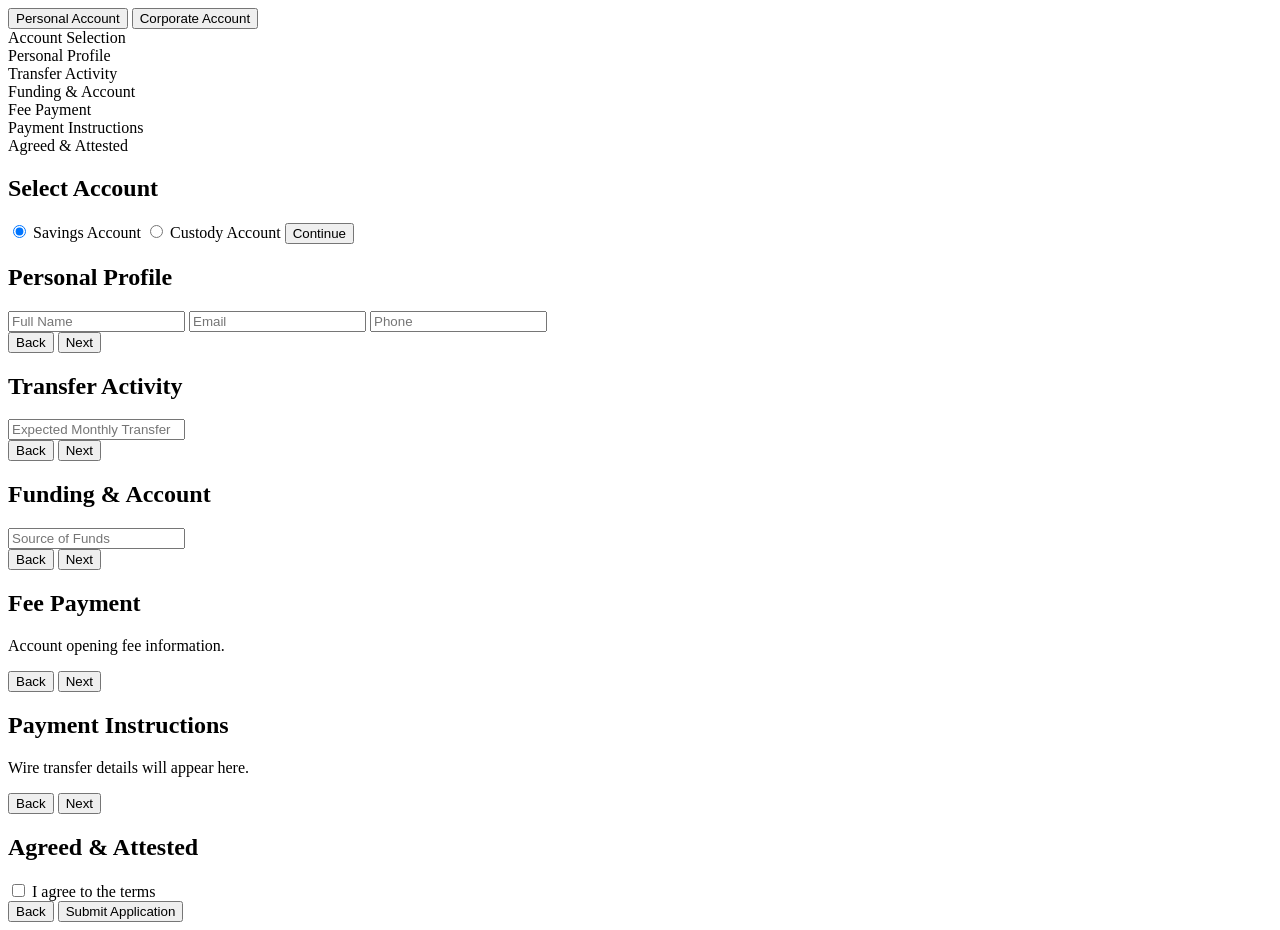
==== index-personal.html @ 7b54e532 "Add files via upload" ====
<!DOCTYPE html>
<html lang="en">
<head>
<meta charset="UTF-8">
<meta name="viewport" content="width=device-width, initial-scale=1.0">
<title>Personal Bank Application</title>
<link rel="stylesheet" href="assets/style.css">
</head>

<body>

<div class="bank-form-container">

<!-- ACCOUNT TYPE TABS -->
<div class="account-type-tabs">
<button class="tab active" onclick="location.href='index-personal.html'">Personal Account</button>
<button class="tab" onclick="location.href='index-corporate.html'">Corporate Account</button>
</div>

<!-- STEPS -->
<div class="steps">

<div class="step active">Account Selection</div>
<div class="step">Personal Profile</div>
<div class="step">Transfer Activity</div>
<div class="step">Funding & Account</div>
<div class="step">Fee Payment</div>
<div class="step">Payment Instructions</div>
<div class="step">Agreed & Attested</div>

</div>

<div class="progress-bar">
<div class="progress"></div>
</div>

<form id="bankForm">

<!-- STEP 1 -->
<div class="form-step active">
<h2>Select Account</h2>

<label class="account-card">
<input type="radio" name="account" checked>
Savings Account
</label>

<label class="account-card">
<input type="radio" name="account">
Custody Account
</label>

<button type="button" class="next-btn">Continue</button>
</div>

<!-- STEP 2 -->
<div class="form-step">
<h2>Personal Profile</h2>

<input type="text" placeholder="Full Name">
<input type="email" placeholder="Email">
<input type="text" placeholder="Phone">

<div class="buttons">
<button type="button" class="prev-btn">Back</button>
<button type="button" class="next-btn">Next</button>
</div>
</div>

<!-- STEP 3 -->
<div class="form-step">
<h2>Transfer Activity</h2>

<input type="text" placeholder="Expected Monthly Transfer">

<div class="buttons">
<button type="button" class="prev-btn">Back</button>
<button type="button" class="next-btn">Next</button>
</div>
</div>

<!-- STEP 4 -->
<div class="form-step">
<h2>Funding & Account</h2>

<input type="text" placeholder="Source of Funds">

<div class="buttons">
<button type="button" class="prev-btn">Back</button>
<button type="button" class="next-btn">Next</button>
</div>
</div>

<!-- STEP 5 -->
<div class="form-step">
<h2>Fee Payment</h2>

<p>Account opening fee information.</p>

<div class="buttons">
<button type="button" class="prev-btn">Back</button>
<button type="button" class="next-btn">Next</button>
</div>
</div>

<!-- STEP 6 -->
<div class="form-step">
<h2>Payment Instructions</h2>

<p>Wire transfer details will appear here.</p>

<div class="buttons">
<button type="button" class="prev-btn">Back</button>
<button type="button" class="next-btn">Next</button>
</div>
</div>

<!-- STEP 7 -->
<div class="form-step">
<h2>Agreed & Attested</h2>

<label>
<input type="checkbox"> I agree to the terms
</label>

<div class="buttons">
<button type="button" class="prev-btn">Back</button>
<button type="submit">Submit Application</button>
</div>
</div>

</form>

</div>

<script src="assets/script.js"></script>

</body>
</html>
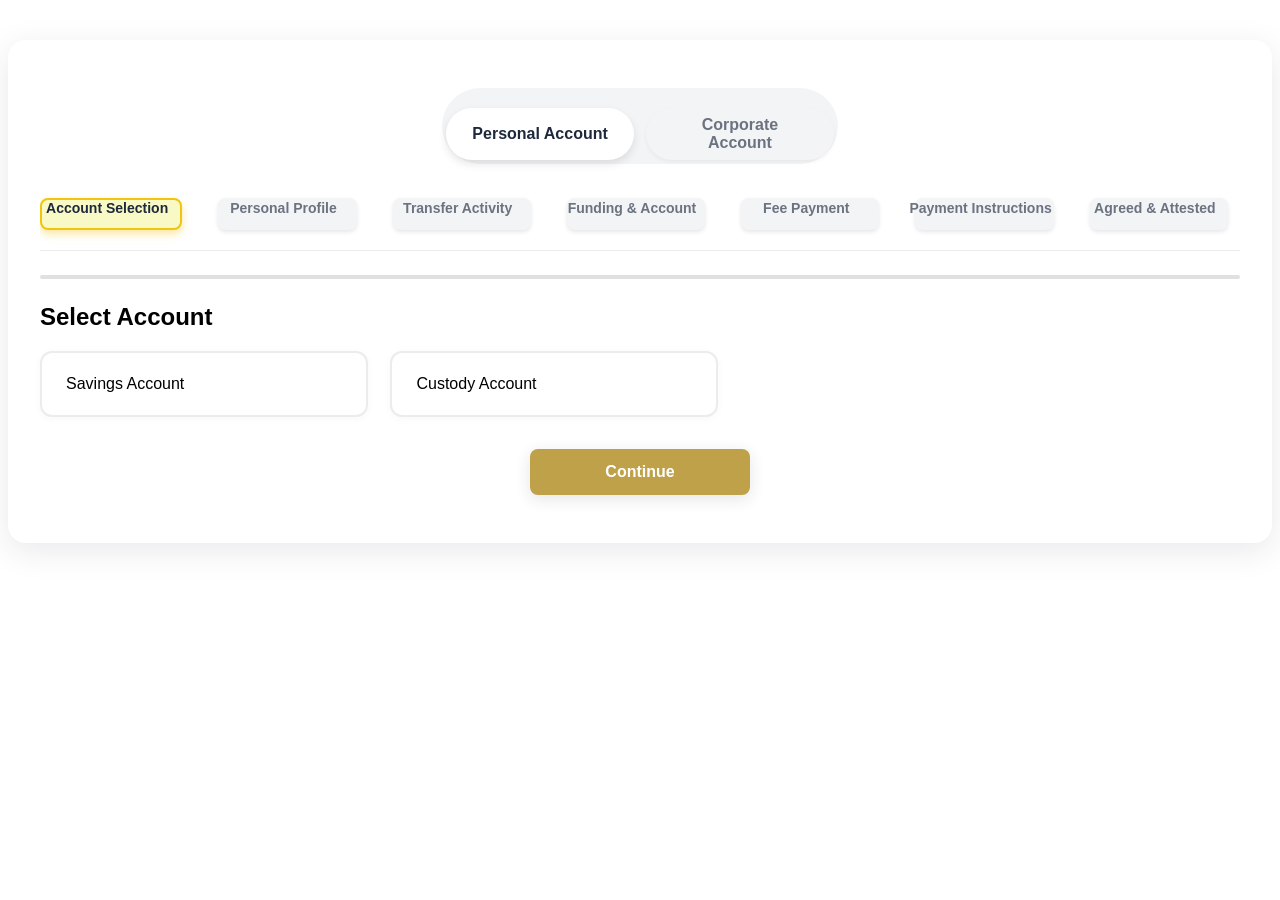
==== commit 812a9c92: "Fix: Implement proper form switching and remove index.html - Fixed tab navigation to use consistent " ====
--- a/index-personal.html
+++ b/index-personal.html
@@ -13,8 +13,8 @@
 
 <!-- ACCOUNT TYPE TABS -->
 <div class="account-type-tabs">
-<button class="tab active" onclick="location.href='index-personal.html'">Personal Account</button>
-<button class="tab" onclick="location.href='index-corporate.html'">Corporate Account</button>
+<button class="tab active" onclick="switchForm('personal')">Personal Account</button>
+<button class="tab" onclick="switchForm('corporate')">Corporate Account</button>
 </div>
 
 <!-- STEPS -->
@@ -133,6 +133,28 @@
 
 </div>
 
+<script>
+function switchForm(formType) {
+    localStorage.setItem('selectedForm', formType);
+    if (formType === 'corporate') {
+        window.location.href = 'index-corporate.html';
+    } else {
+        window.location.href = 'index-personal.html';
+    }
+}
+
+// Set active tab on page load
+document.addEventListener('DOMContentLoaded', function() {
+    const selectedForm = localStorage.getItem('selectedForm') || 'personal';
+    const tabs = document.querySelectorAll('.account-type-tabs .tab');
+    tabs.forEach(tab => tab.classList.remove('active'));
+    if (selectedForm === 'personal') {
+        tabs[0].classList.add('active');
+    } else {
+        tabs[1].classList.add('active');
+    }
+});
+</script>
 <script src="assets/script.js"></script>
 
 </body>
--- a/assets/style.css
+++ b/assets/style.css
@@ -0,0 +1,343 @@
+.bank-form-container{
+max-width:1400px; /* Wider form */
+margin:40px auto;
+padding:48px 32px; /* More padding */
+background:#fff;
+border-radius:18px;
+box-shadow:0 8px 32px rgba(30,41,59,0.10);
+font-family:'DM Sans', Inter, sans-serif;
+}
+@media (max-width: 600px) {
+	.bank-form-container {
+		max-width: 100%;
+		padding: 16px 8px;
+	}
+}
+
+.steps{
+display: flex;
+justify-content: center;
+flex-wrap: nowrap; /* Prevent wrapping */
+gap: 24px; /* More space between steps */
+margin-bottom: 24px;
+border-bottom: 1px solid #ececec;
+padding: 10px 0;
+overflow-x: auto;
+}
+
+.step{
+display: flex;
+align-items: center;
+justify-content: center;
+font-size: 14px;
+color: #6b7280;
+position: relative;
+background: #f3f4f6;
+border-radius: 8px; /* Normal box */
+text-align: center;
+font-weight: 600;
+margin-right: 12px;
+margin-bottom: 10px;
+box-shadow: 0 2px 4px rgba(0, 0, 0, 0.1);
+white-space: nowrap;
+padding: 12px 32px;
+min-width: 120px;
+height: auto;
+}
+.step {
+	flex: 1 1 120px;
+	min-width: 100px; /* Ensure minimum width for each step */
+	font-size: 14px;
+	padding: 0 8px 12px 0;
+}
+@media (max-width: 600px) {
+	.step {
+		font-size: 12px; /* Smaller font size for smaller screens */
+		margin-right: 8px; /* Adjust spacing for smaller screens */
+	}
+}
+
+.step.active{
+color:#1e293b; /* Black text for active step */
+background:#f9f9c5; /* Light yellow background for selected option */
+border:2px solid #f1c40f; /* Yellow border for selected option */
+box-shadow:0 4px 8px rgba(241, 196, 15, 0.4); /* Add shadow for better visibility */
+}
+
+.progress-bar{
+position:relative;
+height:4px; /* Increased height for better visibility */
+background:#e0e0e0;
+margin-bottom:24px;
+border-radius:2px;
+overflow:hidden;
+}
+
+.progress{
+height:100%;
+background:#007bff; /* Blue color for progress */
+width:0%; /* Dynamically updated */
+transition:width 0.3s ease-in-out; /* Smooth transition for progress */
+}
+
+.form-step{
+display:none;
+}
+
+.form-step {
+	display: none;
+}
+.form-step.active{
+display:block;
+}
+
+.grid{
+display:grid;
+grid-template-columns:1fr 1fr;
+gap:32px;
+margin-bottom: 24px;
+}
+
+input,select,textarea{
+width:100%;
+padding:14px 8px;
+border:1px solid #ececec;
+border-radius:8px;
+margin-bottom:24px;
+font-size:15px;
+background:#fafbfc;
+color:#1e293b;
+transition:border-color .2s;
+}
+input:focus,select:focus,textarea:focus{
+border-color:#bfa14a;
+outline:none;
+}
+::placeholder{
+color:#bdbdbd;
+opacity:1;
+}
+
+.account-card{
+padding:18px;
+border-radius:8px;
+cursor:pointer;
+display:flex;
+flex-direction:column;
+align-items:flex-start;
+justify-content:flex-start;
+border:2px solid #ececec;
+padding:22px 24px;
+border-radius:12px;
+margin-bottom:0;
+margin-right:18px;
+min-width:220px;
+background:#fff;
+cursor:pointer;
+box-shadow:0 2px 8px rgba(30,41,59,0.03);
+transition:border-color .2s, box-shadow .2s;
+}
+.account-card input[type="radio"] {
+    display: none; /* Hide radio buttons */
+}
+.account-card {
+	display: flex;
+	flex-direction: column;
+	align-items: flex-start;
+	margin-bottom: 16px;
+	min-width: 220px;
+}
+@media (min-width: 600px) {
+	.form-step .account-card {
+		flex-direction: column;
+		align-items: flex-start;
+		margin-bottom: 16px;
+		min-width: 220px;
+		width: calc(25% - 24px); /* 4 cards per row */
+		display: inline-block;
+		vertical-align: top;
+	}
+}
+
+@media (max-width: 900px) {
+	.form-step .account-card {
+		width: 100%;
+		min-width: 0;
+		margin-right: 0;
+		margin-bottom: 16px;
+	}
+}
+@media (max-width: 600px) {
+	.form-step .account-card {
+		width: 100%;
+		margin-right: 0;
+		margin-bottom: 16px;
+	}
+}
+
+.account-card.selected{
+border-color: #f1c40f;
+background: #f9f9c5;
+box-shadow: 0 4px 16px rgba(241,196,15,0.15);
+transition: background 0.3s, border-color 0.3s, box-shadow 0.3s;
+}
+
+.account-card h3{
+margin:0 0 4px 0;
+font-size:17px;
+font-weight:600;
+color:#1e293b;
+}
+
+.account-card span{
+font-weight:600;
+color:#bfa14a;
+font-size:15px;
+margin-right:10px;
+accent-color:#bfa14a;
+margin:0 0 8px 0;
+color:#6b7280;
+font-size:14px;
+}
+
+/* tabs to switch between personal and corporate forms */
+.account-type-tabs{
+ display:flex;
+ justify-content:center;
+ gap:12px;
+ margin:0 auto 24px;
+ padding:4px;
+ background:#f3f4f6;
+ border-radius:999px;
+ width:-moz-fit-content;
+ width:fit-content;
+}
+.account-type-tabs .tab{
+ padding:8px 24px;
+ background:#f3f4f6;
+ color:#6b7280;
+ border:none;
+ border-radius:999px;
+ cursor:pointer;
+ font-weight:600;
+ box-shadow:0 2px 4px rgba(0,0,0,0.05);
+ transition:background .2s, box-shadow .2s, color .2s;
+}
+.account-type-tabs .tab.active{
+ background:#fff;
+ color:#1e293b;
+ box-shadow:0 4px 8px rgba(0,0,0,0.1);
+}
+
+/* hide non-active form sections */
+.form-section{
+ display:none;
+}
+.form-section.active{
+ display:block;
+}
+}
+
+.nav-btns{
+display:flex;
+justify-content:flex-end;
+gap:16px;
+margin-top:32px;
+}
+
+button{
+padding:14px 32px;
+border:none;
+border-radius:8px;
+cursor:pointer;
+font-size:16px;
+font-weight:600;
+box-shadow:0 2px 8px rgba(30,41,59,0.08);
+transition:background .2s, color .2s, box-shadow .2s;
+}
+
+button, .next-btn {
+	width: 100%;
+	max-width: 220px;
+	margin: 16px auto 0 auto;
+	display: block;
+}
+@media (max-width: 600px) {
+	button, .next-btn {
+		max-width: 100%;
+		font-size: 14px;
+		padding: 10px 0;
+	}
+}
+
+.next-btn{
+background:#1e293b;
+color:#fff;
+border-radius:8px;
+box-shadow:0 4px 16px rgba(30,41,59,0.12);
+background:#bfa14a;
+color:#fff;
+}
+
+.prev-btn{
+background:#f3f4f6;
+color:#6b7280;
+border-radius:8px;
+background:#ececec;
+}
+
+.submit-btn{
+background:#1e293b;
+color:#fff;
+border-radius:8px;
+box-shadow:0 4px 16px rgba(30,41,59,0.12);
+background:#bfa14a;
+color:#fff;
+/* Tabs for account type */
+.account-tabs {
+	display: flex;
+	margin-bottom: 32px;
+	border-radius: 12px 12px 0 0;
+	overflow: hidden;
+	box-shadow: 0 2px 8px rgba(30,41,59,0.04);
+}
+.account-tab {
+	flex: 1;
+	padding: 18px 0;
+	text-align: center;
+	font-size: 17px;
+	font-weight: 600;
+	background: #1e293b;
+	color: #fff;
+	cursor: pointer;
+	border: none;
+	transition: background .2s, color .2s;
+}
+.account-tab.active {
+	background: #fff;
+	color: #1e293b;
+	border-bottom: 2px solid #bfa14a;
+}
+
+/* Save & Continue Later */
+.save-btn {
+	background: none;
+	color: #6b7280;
+	font-size: 15px;
+	display: flex;
+	align-items: center;
+	gap: 8px;
+	border: none;
+	box-shadow: none;
+	cursor: pointer;
+}
+.save-btn:hover {
+	color: #bfa14a;
+}
+
+/* Info text */
+.info-text {
+	color: #bfa14a;
+	font-size: 13px;
+	margin-top: 18px;
+}
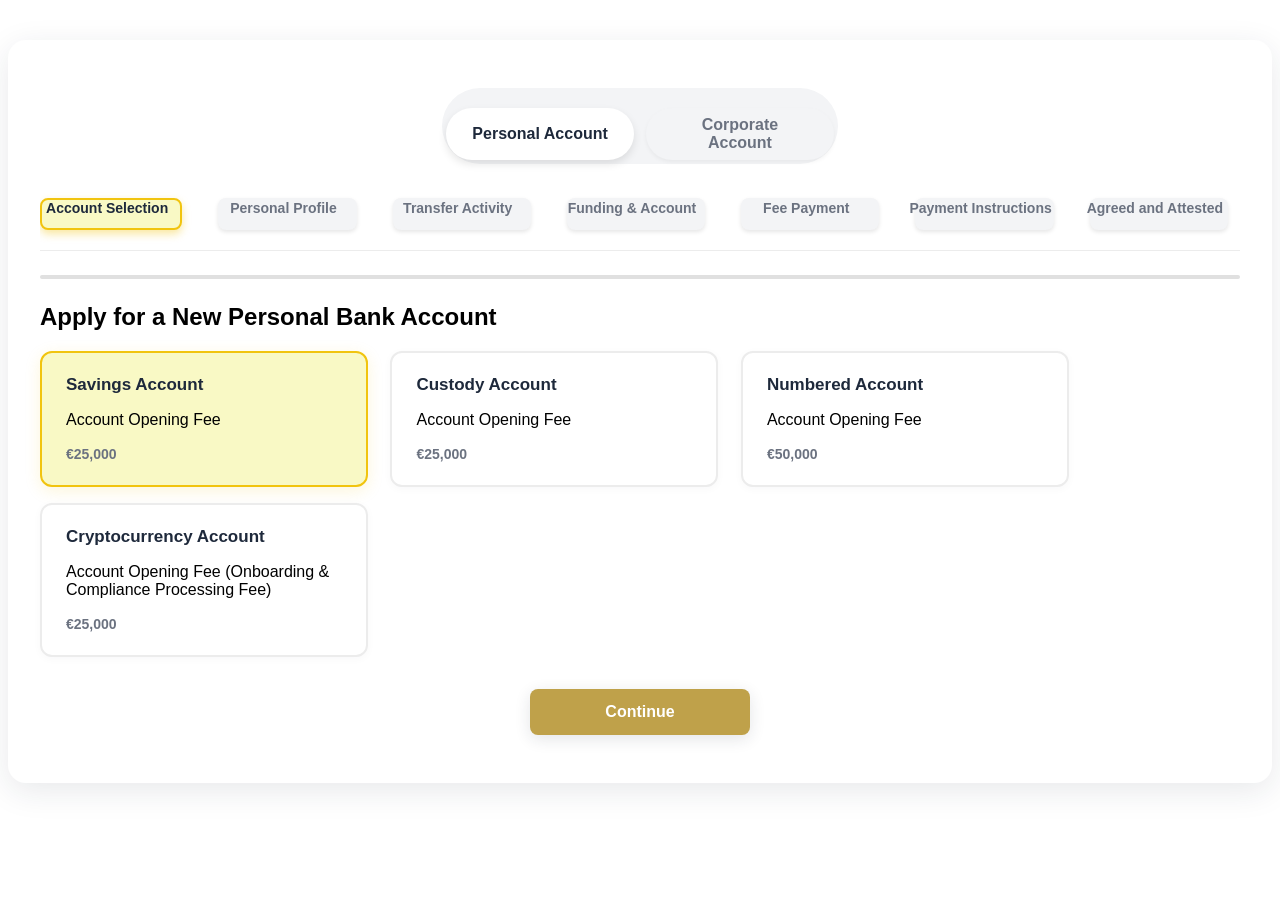
==== commit f965fea0: "Fix: Restore switchForm function to personal form tabs - Fixed index-personal.html tab buttons to us" ====
--- a/index-personal.html
+++ b/index-personal.html
@@ -1,138 +1,455 @@
 <!DOCTYPE html>
 <html lang="en">
 <head>
-<meta charset="UTF-8">
-<meta name="viewport" content="width=device-width, initial-scale=1.0">
-<title>Personal Bank Application</title>
-<link rel="stylesheet" href="assets/style.css">
+    <meta charset="UTF-8">
+    <meta name="viewport" content="width=device-width, initial-scale=1.0">
+    <title>Bank Application Form</title>
+    <link rel="stylesheet" href="assets/style.css">
 </head>
-
 <body>
-
 <div class="bank-form-container">
 
-<!-- ACCOUNT TYPE TABS -->
-<div class="account-type-tabs">
-<button class="tab active" onclick="switchForm('personal')">Personal Account</button>
-<button class="tab" onclick="switchForm('corporate')">Corporate Account</button>
-</div>
-
-<!-- STEPS -->
+    <!-- tabs switching personal / corporate -->
+    <div class="account-type-tabs">
+        <button type="button" class="tab active" onclick="switchForm('personal')">Personal Account</button>
+        <button type="button" class="tab" onclick="switchForm('corporate')">Corporate Account</button>
+    </div>
+
+<!-- Steps Navigation -->
+
 <div class="steps">
-
 <div class="step active">Account Selection</div>
 <div class="step">Personal Profile</div>
 <div class="step">Transfer Activity</div>
 <div class="step">Funding & Account</div>
 <div class="step">Fee Payment</div>
 <div class="step">Payment Instructions</div>
-<div class="step">Agreed & Attested</div>
-
+<div class="step">Agreed and Attested</div>
 </div>
 
 <div class="progress-bar">
 <div class="progress"></div>
 </div>
 
+
 <form id="bankForm">
 
 <!-- STEP 1 -->
+
 <div class="form-step active">
-<h2>Select Account</h2>
-
-<label class="account-card">
-<input type="radio" name="account" checked>
-Savings Account
-</label>
-
-<label class="account-card">
-<input type="radio" name="account">
-Custody Account
-</label>
-
-<button type="button" class="next-btn">Continue</button>
-</div>
-
-<!-- STEP 2 -->
-<div class="form-step">
+
+<h2>Apply for a New Personal Bank Account</h2>
+
+<div class="account-card selected">
+<input type="radio" name="account" value="Savings" checked>
+<div>
+<h3>Savings Account</h3>
+<p>Account Opening Fee</p>
+</div>
+<span>€25,000</span>
+</div>
+
+<div class="account-card">
+<input type="radio" name="account" value="Custody">
+<div>
+<h3>Custody Account</h3>
+<p>Account Opening Fee</p>
+</div>
+<span>€25,000</span>
+</div>
+
+<div class="account-card">
+<input type="radio" name="account" value="Numbered">
+<div>
+<h3>Numbered Account</h3>
+<p>Account Opening Fee</p>
+</div>
+<span>€50,000</span>
+</div>
+
+<div class="account-card">
+<input type="radio" name="account" value="Cryptocurrency">
+<div>
+<h3>Cryptocurrency Account</h3>
+<p>Account Opening Fee (Onboarding & Compliance Processing Fee)</p>
+</div>
+<span>€25,000</span>
+</div>
+
+<button type="button" class="next-btn">Continue</button>
+
+</div>
+
+<!-- STEP 2: Payment Instructions -->
+
+<div class="form-step">
+	<h2>Account Opening Fee — Payment Instructions</h2>
+	<p style="font-style:italic;color:#6b7280;margin-bottom:18px;">Applicable to all new account types listed below.</p>
+	<div style="margin-bottom:18px;">
+		<strong>Account Opening Fee (Onboarding & Compliance Processing Fee)</strong><br>
+		<span style="color:#6b7280;font-size:15px;">Payment of the Account Opening Fee does not guarantee approval or account opening.</span>
+		<ul style="margin-top:12px;margin-bottom:12px;">
+			<li>€25,000 — Euro Account</li>
+			<li>$25,000 — USD Account</li>
+			<li>€25,000 — Custody Account</li>
+			<li>€25,000 — Cryptocurrency Account</li>
+			<li>€50,000 — Numbered Account</li>
+		</ul>
+	</div>
+	<div style="margin-bottom:18px;">
+		<strong>REFUND POLICY (NO EXCEPTIONS)</strong>
+		<p style="color:#6b7280;font-size:15px;">If the application is declined and no account is opened, the Account Opening Fee will be refunded in full by PCM (no PCM deductions). Refunds are issued to the original sender (same payment route) <strong>within ten (10) business days</strong> after the application is formally declined in the Bank’s records.<br><br>If the application is approved and an account is opened, the Account Opening Fee is deemed fully earned upon account opening and is <strong>non-refundable</strong>, as it covers completed onboarding, administrative coordination, and compliance processing services.</p>
+	</div>
+	<div style="margin-bottom:18px;">
+		<strong>PAYMENT OPTION 1: INTERNATIONAL WIRE (SWIFT)</strong>
+		<ul style="margin-top:8px;margin-bottom:8px;">
+			<li><strong>EURO (EUR) CURRENCY</strong><br>
+				<span style="color:#6b7280;font-size:15px;">
+					Bank Name: Wise Europe<br>
+					Bank Address: Rue du Trône 100, 3rd floor. Brussels. 1050. Belgium<br>
+					SWIFT Code: TRWIBEB1XXX<br>
+					Account Name: PROMINENCE CLIENT MANAGEMENT<br>
+					Account Number/IBAN: BE31905177979455<br>
+					Payment Reference / Memo <span style="color:#bfa14a;font-weight:600;">(REQUIRED)</span>: Application ID: 69aa9430 | Onboarding and Compliance Processing Fee
+				</span>
+			</li>
+			<li><strong>USD (US) CURRENCY</strong><br>
+				<span style="color:#6b7280;font-size:15px;">
+					Bank Name: Wise US Inc.<br>
+					Bank Address: 108 W 13th St, Wilmington, DE, 19801, United States<br>
+					SWIFT Code: TRWIUS35XXX<br>
+					Account Name: PROMINENCE CLIENT MANAGEMENT<br>
+					Account Number: 205414015428310<br>
+					Payment Reference / Memo <span style="color:#bfa14a;font-weight:600;">(REQUIRED)</span>: Application ID: 69aa9430 | Onboarding and Compliance Processing Fee
+				</span>
+			</li>
+		</ul>
+	</div>
+	<div style="margin-bottom:18px;">
+		<strong>PAYMENT OPTION 2: CRYPTOCURRENCY (USDT TRC20)</strong>
+		<ul style="margin-top:8px;margin-bottom:8px;">
+			<li><strong>USDT Wallet Address (TRC20):</strong> TPYjsZk3bZRZAVhBoRZcdyZkPq9NN6S6Y</li>
+			<li style="color:#6b7280;font-size:15px;">To validate a crypto payment, you must provide (i) TXID/transaction hash, (ii) amount sent, (iii) sending wallet address, and (iv) timestamp and supporting screenshot (if available).</li>
+		</ul>
+	</div>
+	<div class="info-text" style="margin-bottom:18px;">
+		<span style="color:#bfa14a;font-weight:600;">IMPORTANT NOTICE:</span> The Account Opening Fee must be paid via SWIFT international wire (Option 1), or USDT (Option 2). KTT / Telex are not accepted for this initial payment and will not be used to activate an account.
+	</div>
+	<h3>THIRD-PARTY ONBOARDING AND PAYMENT NOTICE</h3>
+	<p>Click to expand / view terms</p>
+	<p>This application may be supported by Prominence Client Management / Prominence Account Management (“PCM”), a separate legal entity acting as an independent introducer and providing administrative onboarding coordination only (intake support, document collection coordination, and application‑package transmission). PCM is not authorized to bind Prominence Bank or make representations regarding approval. PCM is not a bank and does not provide banking, deposit‑taking, securities brokerage, investment advisory, fiduciary, custody, wallet custody, or legal services. Prominence Bank alone determines whether to approve or decline an application and whether an account is opened. Any Account Opening Fee paid to PCM is a service fee for onboarding and compliance‑processing support; it is not a deposit with Prominence Bank and does not create or fund a bank account.</p>
+	<h4>SCOPE OF PCM SERVICES</h4>
+	<p>PCM services are limited to (i) assisting with completion of intake forms, (ii) coordinating collection of required documents, (iii) basic completeness checks (format/legibility), and (iv) transmitting the compiled application package to Prominence Bank. PCM does not provide advice, does not negotiate terms, does not handle client assets for investment or custody purposes, and does not represent that an application will be approved</p>
+	<input type="file" name="offshore_fees_payment_photo" accept="image/*">
+	<label>Insert Full Color Photo of your Offshore Account Opening Fees Payment</label>
+	<div class="nav-btns">
+		<button type="button" class="prev-btn">Previous</button>
+		<button type="button" class="next-btn">Continue</button>
+	</div>
+</div>
+
+<!-- STEP 3 -->
+
+<div class="form-step">
+
 <h2>Personal Profile</h2>
 
-<input type="text" placeholder="Full Name">
-<input type="email" placeholder="Email">
-<input type="text" placeholder="Phone">
-
-<div class="buttons">
-<button type="button" class="prev-btn">Back</button>
-<button type="button" class="next-btn">Next</button>
-</div>
-</div>
-
-<!-- STEP 3 -->
-<div class="form-step">
-<h2>Transfer Activity</h2>
-
-<input type="text" placeholder="Expected Monthly Transfer">
-
-<div class="buttons">
-<button type="button" class="prev-btn">Back</button>
-<button type="button" class="next-btn">Next</button>
-</div>
+<div class="grid">
+  <input type="text" placeholder="Place of birth *" name="place_of_birth" required>
+  <input type="text" placeholder="First name *" name="first_name" required>
+</div>
+<div class="grid">
+  <input type="text" placeholder="Last name *" name="last_name" required>
+  <input type="text" placeholder="Middle name *" name="middle_name" required>
+</div>
+<div class="grid">
+  <input type="text" placeholder="Date of birth *" name="date_of_birth" required>
+  <input type="text" placeholder="Nationality *" name="nationality" required>
+</div>
+<div class="grid">
+  <input type="text" placeholder="Passport/ID No. *" name="passport_id_no" required>
+  <input type="text" placeholder="Passport/ID date of issue *" name="passport_issue_date" required>
+</div>
+<div class="grid">
+  <input type="text" placeholder="Passport/ID Expiration date *" name="passport_expiry_date" required>
+  <input type="tel" placeholder="Telephone No. *" name="telephone_no" required>
+</div>
+<div class="grid">
+  <input type="tel" placeholder="Fax No. *" name="fax_no" required>
+  <input type="text" placeholder="Country of issue *" name="country_of_issue" required>
+</div>
+<input type="text" placeholder="Home address *" name="home_address" required>
+<div class="grid">
+  <input type="email" placeholder="Email address *" name="email_address" required>
+  <input type="tel" placeholder="Mobile No. *" name="mobile_no" required>
+</div>
+<div class="grid">
+  <input type="text" placeholder="City" name="city">
+  <input type="text" placeholder="State" name="state">
+</div>
+<div class="grid">
+  <input type="text" placeholder="Zip code" name="zip_code">
+  <input type="text" placeholder="Country *" name="country" required>
+</div>
+<div class="nav-btns">
+  <button type="button" class="prev-btn">Previous</button>
+  <button type="button" class="next-btn">Continue</button>
+</div>
+
 </div>
 
 <!-- STEP 4 -->
-<div class="form-step">
-<h2>Funding & Account</h2>
-
-<input type="text" placeholder="Source of Funds">
-
-<div class="buttons">
-<button type="button" class="prev-btn">Back</button>
-<button type="button" class="next-btn">Next</button>
-</div>
+
+<div class="form-step">
+
+<h2>Expected Transfer Activity</h2>
+
+<div class="grid">
+<input type="text" placeholder="Main countries to which you will make transfers" name="main_countries_out">
+<input type="text" placeholder="Main countries from which you will receive transfers" name="main_countries_in">
+</div>
+<div class="grid">
+<input type="text" placeholder="Estimated number of outgoing transfers per month" name="outgoing_transfers">
+<input type="text" placeholder="Estimated number of incoming transfers per month" name="incoming_transfers">
+</div>
+<div class="grid">
+<input type="text" placeholder="Average value for each transfer" name="average_value">
+<input type="text" placeholder="Maximum value of each transfer" name="max_value">
+</div>
+<input type="text" placeholder="Currency of initial funding" name="currency_funding">
+
+<h3>Source of initial funding</h3>
+
+<div class="grid">
+<input type="text" placeholder="Value of Initial Funding" name="initial_funding_value">
+<input type="text" placeholder="Originating Bank Name" name="originating_bank_name">
+</div>
+<input type="text" placeholder="Originating Bank Address" name="originating_bank_address">
+<div class="grid">
+<input type="text" placeholder="Account Name" name="account_name">
+<input type="text" placeholder="Account Number" name="account_number">
+</div>
+<input type="text" placeholder="Signatory Full Name" name="signatory_full_name">
+<textarea placeholder="Describe precisely how these funds were generated" name="funds_generated_description"></textarea>
+
+<div class="nav-btns">
+<button type="button" class="prev-btn">Previous</button>
+<button type="button" class="next-btn">Continue</button>
+</div>
+
 </div>
 
 <!-- STEP 5 -->
-<div class="form-step">
-<h2>Fee Payment</h2>
-
-<p>Account opening fee information.</p>
-
-<div class="buttons">
-<button type="button" class="prev-btn">Back</button>
-<button type="button" class="next-btn">Next</button>
-</div>
+
+<div class="form-step">
+
+<h2>Bank Account & Referral</h2>
+
+<select name="account_currency">
+  <option>Select Currency</option>
+  <option>EUR</option>
+  <option>USD</option>
+  <option>GBP</option>
+</select>
+<input type="text" placeholder="Initial Deposit Amount" name="deposit_amount">
+
+<h2>Referral</h2>
+<input type="text" placeholder="How did you hear about us? (e.g. Professional Recommendation, LinkedIn, Search Engine)" name="referral">
+
+<div class="nav-btns">
+<button type="button" class="prev-btn">Previous</button>
+<button type="button" class="next-btn">Continue</button>
+</div>
+
 </div>
 
 <!-- STEP 6 -->
-<div class="form-step">
-<h2>Payment Instructions</h2>
-
-<p>Wire transfer details will appear here.</p>
-
-<div class="buttons">
-<button type="button" class="prev-btn">Back</button>
-<button type="button" class="next-btn">Next</button>
+
+<div class="form-step">
+
+<h2>Fee Payment Bank Information</h2>
+
+<div class="grid">
+  <input type="text" placeholder="Bank Name" name="bank_name">
+  <input type="text" placeholder="Bank Address" name="bank_address">
+</div>
+<div class="grid">
+  <input type="text" placeholder="Bank Swift Code" name="bank_swift_code">
+  <input type="text" placeholder="Account Holder Name" name="account_holder_name">
+</div>
+<div class="grid">
+  <input type="text" placeholder="Account Number" name="account_number">
+  <input type="text" placeholder="Account Signatory Name" name="account_signatory_name">
+</div>
+<textarea placeholder="Describe the Origin of Deposit Funds" name="deposit_funds_origin"></textarea>
+
+<h3>KYC/AML DOCUMENTATION NOTE</h3>
+<p>Upload option Image (Click to expand / view terms)</p>
+<input type="file" name="passport_photo" accept="image/*">
+<label>Insert Full Color Photo of your Passport Here *</label>
+
+<div class="nav-btns">
+<button type="button" class="prev-btn">Previous</button>
+<button type="button" class="next-btn">Continue</button>
 </div>
 </div>
 
 <!-- STEP 7 -->
-<div class="form-step">
-<h2>Agreed & Attested</h2>
-
-<label>
-<input type="checkbox"> I agree to the terms
-</label>
-
-<div class="buttons">
-<button type="button" class="prev-btn">Back</button>
-<button type="submit">Submit Application</button>
+
+<div class="form-step">
+
+<h2>Agreed and Attested</h2>
+<div class="info-text" style="background:#f5f7fa;padding:18px;border-radius:8px;margin-bottom:18px;border:1px solid #dbeafe;">
+  <strong>Third-Party Onboarding and Payment Notice</strong><br>
+  Please be advised that Prominence Bank may utilize third-party compliance and onboarding services. All payments for account opening fees are non-refundable and cover the cost of enhanced due diligence. Approval is not guaranteed and depends on successful compliance clearance.
+</div>
+<div class="info-text" style="background:#fffbe6;padding:18px;border-radius:8px;margin-bottom:18px;border:1px solid #ffe4a1;">
+  <strong>Account Opening Fee – Payment Instructions</strong><br>
+  The specified Account Opening Fee is due immediately upon submission of this application to initiate the onboarding process.<br>
+  <span style="font-weight:600;">Methods:</span> SWIFT/SEPA Transfer, BTC, or USDT (ERC20).<br>
+  <span style="font-weight:600;">Notification:</span> Instructions will be sent to your registered email.
+</div>
+<div style="background:#fff;padding:18px;border-radius:8px;border:1px solid #ececec;margin-bottom:18px;">
+  <input type="checkbox" name="declaration" id="declaration">
+  <label for="declaration" style="font-weight:600;">I/we hereby declare that the information given in this application form is true and correct. I/we agree to be bound by the terms and conditions of Prominence Bank. <span style="color:#bfa14a;">Required</span></label>
+</div>
+<div class="nav-btns">
+<button type="button" class="prev-btn">Previous</button>
+<button type="submit" class="submit-btn">Submit Application</button>
 </div>
 </div>
 
 </form>
 
-</div>
-
+    <!-- corporate section (static preview) -->
+    <div class="form-section" id="corporate-section" style="display:none;">
+        <!-- corporate form copied from index-corporate but without outer container -->
+        <div class="steps">
+<div class="step active">Account Selection</div>
+<div class="step">Company Profile</div>
+<div class="step">Business Details</div>
+<div class="step">Signatory Information</div>
+<div class="step">Transfer Activity</div>
+<div class="step">Payment Instructions</div>
+<div class="step">Agreed and Attested</div>
+</div>
+
+<div class="progress-bar">
+<div class="progress"></div>
+</div>
+
+<form id="corporateForm">
+
+<!-- STEP 1: Account Selection -->
+<div class="form-step active">
+<h2>Select a Corporate Bank Account Type</h2>
+
+<div class="account-card selected">
+<input type="radio" name="account_type" value="Business_Checking" checked>
+<div>
+<h3>Business Checking Account</h3>
+<p>Account Opening Fee (Onboarding & Compliance Processing Fee)</p>
+</div>
+<span>€50,000</span>
+</div>
+
+<div class="account-card">
+<input type="radio" name="account_type" value="Business_Savings">
+<div>
+<h3>Business Savings Account</h3>
+<p>Account Opening Fee (Onboarding & Compliance Processing Fee)</p>
+</div>
+<span>€50,000</span>
+</div>
+
+<div class="account-card">
+<input type="radio" name="account_type" value="Merchant_Services">
+<div>
+<h3>Merchant Services Account</h3>
+<p>Account Opening Fee (Onboarding & Compliance Processing Fee)</p>
+</div>
+<span>€75,000</span>
+</div>
+
+<div class="account-card">
+<input type="radio" name="account_type" value="Trading_Account">
+<div>
+<h3>Trading/Investment Account</h3>
+<p>Account Opening Fee (Onboarding & Compliance Processing Fee)</p>
+</div>
+<span>€100,000</span>
+</div>
+
+<button type="button" class="next-btn">Continue</button>
+</div>
+
+<!-- STEP 2: Payment Instructions -->
+<div class="form-step">
+<h2>Account Opening Fee — Payment Instructions</h2>
+<p style="font-style:italic;color:#6b7280;margin-bottom:18px;">Applicable to all corporate account types listed below.</p>
+<div style="margin-bottom:18px;">
+<strong>Account Opening Fee (Onboarding & Compliance Processing Fee)</strong><br>
+<span style="color:#6b7280;font-size:15px;">Payment of the Account Opening Fee does not guarantee approval or account opening.</span>
+<ul style="margin-top:12px;margin-bottom:12px;">
+<li>€50,000 — Business Checking Account</li>
+<li>€50,000 — Business Savings Account</li>
+<li>€75,000 — Merchant Services Account</li>
+<li>€100,000 — Trading/Investment Account</li>
+</ul>
+</div>
+<div style="margin-bottom:18px;">
+<strong>REFUND POLICY (NO EXCEPTIONS)</strong>
+<p style="color:#6b7280;font-size:15px;">If the application is declined and no account is opened, the Account Opening Fee will be refunded in full. Refunds are issued to the original sender (same payment route) <strong>within ten (10) business days</strong> after the application is formally declined in the Bank's records.<br><br>If the application is approved and an account is opened, the Account Opening Fee is deemed fully earned upon account opening and is <strong>non-refundable</strong>, as it covers completed onboarding, administrative coordination, and compliance processing services.</p>
+</div>
+<div style="margin-bottom:18px;">
+<strong>PAYMENT OPTION 1: INTERNATIONAL WIRE (SWIFT)</strong>
+<ul style="margin-top:8px;margin-bottom:8px;">
+<li><strong>EURO (EUR) CURRENCY</strong><br>
+<span style="color:#6b7280;font-size:15px;">
+Bank Name: Wise Europe<br>
+Bank Address: Rue du Trône 100, 3rd floor. Brussels. 1050. Belgium<br>
+SWIFT Code: TRWIBEB1XXX<br>
+Account Name: PROMINENCE CLIENT MANAGEMENT<br>
+Account Number/IBAN: BE31905177979455<br>
+Payment Reference / Memo <span style="color:#bfa14a;font-weight:600;">(REQUIRED)</span>: Application ID: 69aa9430 | Onboarding and Compliance Processing Fee
+</span>
+</li>
+<li><strong>USD (US) CURRENCY</strong><br>
+<span style="color:#6b7280;font-size:15px;">
+Bank Name: Wise US Inc.<br>
+Bank Address: 108 W 13th St, Wilmington, DE, 19801, United States<br>
+SWIFT Code: TRWIUS35XXX<br>
+Account Name: PROMINENCE CLIENT MANAGEMENT<br>
+Account Number: 205414015428310<br>
+Payment Reference / Memo <span style="color:#bfa14a;font-weight:600;">(REQUIRED)</span>: Application ID: 69aa9430 | Onboarding and Compliance Processing Fee
+</span>
+</li>
+</ul>
+</div>
+<div style="margin-bottom:18px;">
+<strong>PAYMENT OPTION 2: CRYPTOCURRENCY (USDT TRC20)</strong>
+<ul style="margin-top:8px;margin-bottom:8px;">
+<li><strong>USDT Wallet Address (TRC20):</strong> TPYjsZk3bZRZAVhBoRZcdyZkPq9NN6S6Y</li>
+<li style="color:#6b7280;font-size:15px;">To validate a crypto payment, you must provide (i) TXID/transaction hash, (ii) amount sent, (iii) sending wallet address, and (iv) timestamp and supporting screenshot (if available).</li>
+</ul>
+</div>
+<input type="file" name="payment_proof" accept="image/*">
+<label>Insert Full Color Photo of your Offshore Account Opening Fees Payment</label>
+<div class="nav-btns">
+<button type="button" class="prev-btn">Previous</button>
+<button type="button" class="next-btn">Continue</button>
+</div>
+</div>
+
+<!-- additional corporate steps omitted for brevity -->
+
+</form>
+    </div>
+
+</div> <!-- end bank-form-container -->
+
+<script src="https://code.jquery.com/jquery-3.6.0.min.js"></script>
+<script src="assets/script.js"></script>
 <script>
 function switchForm(formType) {
     localStorage.setItem('selectedForm', formType);
@@ -155,7 +472,5 @@
     }
 });
 </script>
-<script src="assets/script.js"></script>
-
 </body>
 </html>
